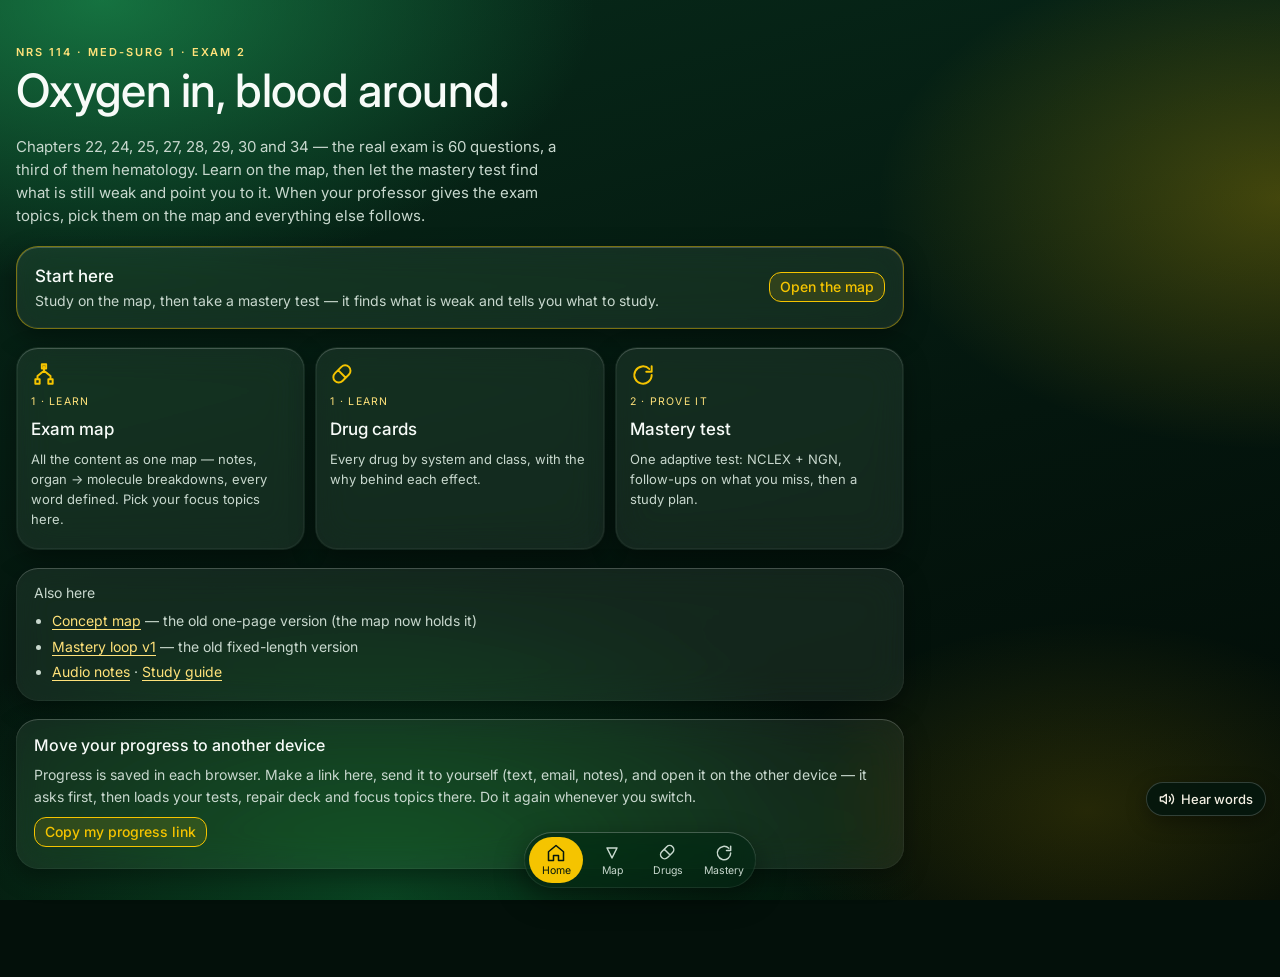
==== index.html @ bb823853 "Tap-to-hear pronunciation for drug names and medical words, on every page A 🔊 'Hear words' button hi" ====
<!DOCTYPE html>
<html lang="en">
<head>
<meta charset="utf-8">
<meta name="viewport" content="width=device-width, initial-scale=1, viewport-fit=cover">
<meta name="theme-color" content="#04160e">
<title>Exam 2 Study Hub</title>
<link rel="stylesheet" href="_ds/nocturne-35f0a9b3-313f-4c7b-8efd-c00cd545fa18/styles.css?v=202610022000">
<style>
  main { max-width: 920px; padding: clamp(20px, 4vw, 44px) 16px 24px; display: flex; flex-direction: column; gap: 18px; }
  .kicker { font-size: 11px; font-weight: 600; letter-spacing: .18em; text-transform: uppercase; color: var(--color-accent-300); }
  h1 { font-size: clamp(30px, 6vw, 46px); margin: 4px 0 0; }
  .lead { color: var(--color-neutral-300); max-width: 62ch; margin: 0; }
  .glass { border-radius: var(--radius-lg); background: var(--color-surface); -webkit-backdrop-filter: var(--glass-blur); backdrop-filter: var(--glass-blur); box-shadow: var(--shadow-md); }
  .next { padding: 16px 18px; display: flex; flex-wrap: wrap; gap: 12px 16px; align-items: center; border: 1px solid var(--color-accent-700); }
  .next b { display: block; font-weight: 500; font-size: 17px; }
  .next span { color: var(--color-neutral-300); font-size: 14px; }
  .next .go { margin-left: auto; }
  .tiles { display: grid; grid-template-columns: repeat(auto-fill, minmax(min(100%, 260px), 1fr)); gap: 10px; }
  @media (max-width: 560px) { .tiles { grid-template-columns: 1fr 1fr; } .tile p { display: none; } .tile.wide { grid-column: 1 / -1; } }
  .tile { display: flex; flex-direction: column; gap: 6px; padding: 14px; text-decoration: none; color: var(--color-text); border: 1px solid transparent; transition: border-color .15s, transform .15s; }
  .tile:hover { border-color: var(--color-accent-700); transform: translateY(-1px); }
  .tile svg { width: 26px; height: 26px; color: var(--color-accent); }
  .tile .step { font-size: 10.5px; letter-spacing: .12em; text-transform: uppercase; color: var(--color-accent-300); }
  .tile b { font-weight: 500; font-size: 17px; }
  .tile p { margin: 0; font-size: 13px; color: var(--color-neutral-300); }
  .tile em { font-style: normal; font-size: 12px; color: var(--color-accent-200); }
  .more { padding: 14px 18px; font-size: 14px; color: var(--color-neutral-300); }
  .more a { color: var(--color-accent-300); }
  .more ul { margin: 6px 0 0; padding-left: 18px; }
  .more li { margin-bottom: 4px; }
</style>
</head>
<body>
<main>
  <div>
    <div class="kicker">NRS 114 · Med-Surg 1 · Exam 2</div>
    <h1>Oxygen in, blood around.</h1>
  </div>
  <p class="lead">Chapters 22, 24, 25, 27, 28, 29, 30 and 34 — the real exam is 60 questions, a third of them hematology. Learn on the map, then let the mastery test find what is still weak and point you to it. When your professor gives the exam topics, pick them on the map and everything else follows.</p>

  <div class="glass next" id="next">
    <div><b id="next-title">Start here</b><span id="next-body">Study on the map, then take the diagnostic pre-test.</span></div>
    <a class="btn btn-primary go" id="next-go" href="Exam 2 Map.html">Open the map</a>
  </div>

  <div class="tiles">
    <a class="glass tile" href="Exam 2 Map.html"><svg viewBox="0 0 24 24" fill="none" stroke="currentColor" stroke-width="1.8" stroke-linecap="round" stroke-linejoin="round"><path d="M12 4v4M12 8 6 13M12 8l6 5M6 13v3M18 13v3M4 16h4v4H4zM16 16h4v4h-4zM10 2h4v4h-4z"/></svg><span class="step">1 · Learn</span><b>Exam map</b><p>All the content as one map — notes, organ → molecule breakdowns, every word defined. Pick your focus topics here.</p><em id="focus-status"></em></a>
    <a class="glass tile" href="Exam 2 Drug Cards.dc.html"><svg viewBox="0 0 24 24" fill="none" stroke="currentColor" stroke-width="1.8" stroke-linecap="round" stroke-linejoin="round"><path d="M10.5 4.5a4.95 4.95 0 0 1 7 7l-6 6a4.95 4.95 0 0 1-7-7Zm-3 3 7 7"/></svg><span class="step">1 · Learn</span><b>Drug cards</b><p>Every drug by system and class, with the why behind each effect.</p></a>
    <a class="glass tile wide" href="Exam 2 Mastery Loop.dc.html"><svg viewBox="0 0 24 24" fill="none" stroke="currentColor" stroke-width="1.8" stroke-linecap="round" stroke-linejoin="round"><path d="M20 12a8 8 0 1 1-2.3-5.6M20 4v5h-5"/></svg><span class="step">2 · Prove it</span><b>Mastery test</b><p>One adaptive test: NCLEX + NGN, follow-ups on what you miss, then a study plan.</p><em id="mastery-status"></em></a>
  </div>

  <div class="glass more">
    Also here
    <ul>
      <li><a href="Exam 2 Concept Map.dc.html">Concept map</a> — the old one-page version (the map now holds it)</li>
      <li><a href="Exam 2 Mastery Loop v1.dc.html">Mastery loop v1</a> — the old fixed-length version</li>
      <li><a href="notes/Exam 2 Audio Notes.txt">Audio notes</a> · <a href="notes/NRS 114 Exam 2 Study Guide.docx">Study guide</a></li>
    </ul>
  </div>

  <div class="glass more" id="sync">
    <b style="display:block;font-weight:500;font-size:16px;color:var(--color-text)">Move your progress to another device</b>
    <p style="margin:6px 0 10px">Progress is saved in each browser. Make a link here, send it to yourself (text, email, notes), and open it on the other device — it asks first, then loads your tests, repair deck and focus topics there. Do it again whenever you switch.</p>
    <button class="btn btn-primary" id="sync-btn" type="button">Copy my progress link</button>
    <p id="sync-msg" style="margin:8px 0 0;font-size:13px;color:var(--color-accent-200)" aria-live="polite"></p>
  </div>
</main>
<script>
// "Pick up where you left off": reads the progress the study pages save.
(function () {
  function read(k) { try { return JSON.parse(localStorage.getItem(k) || 'null'); } catch (e) { return null; } }
  var M = read('e2-mastery-v3');
  var title = 'Start here', body = 'Study on the map, then take a mastery test — it finds what is weak and tells you what to study.', label = 'Open the map', href = 'Exam 2 Map.html', status = '';
  var focus = read('e2-focus');
  if (focus && focus.ids && focus.ids.length) document.getElementById('focus-status').textContent = 'Focus: ' + focus.name + ' · ' + focus.ids.length + ' topics';
  if (M && M.test) { title = 'Finish your test'; body = 'You stopped at question ' + M.test.items.length + '.'; label = 'Resume'; href = 'Exam 2 Mastery Loop.dc.html'; status = 'Test in progress'; }
  else if (M && M.report) {
    var R = M.report, miss = (R.recs || []).filter(function (r) { return r.e < 1; }).length;
    title = 'Last test: ' + R.pct + '%'; body = miss ? miss + ' things to work on — your report says what to study first, then retest.' : 'Nothing missed — take another test to confirm it holds.';
    label = 'See your report'; href = 'Exam 2 Mastery Loop.dc.html'; status = 'Last: ' + R.pct + '%';
  }
  document.getElementById('next-title').textContent = title;
  document.getElementById('next-body').textContent = body;
  var go = document.getElementById('next-go'); go.textContent = label; go.href = href;
  if (status) document.getElementById('mastery-status').textContent = status;
})();
</script>
<script src="nav.js?v=202610070200"></script>
<script src="say.js?v=202610070200"></script>
<script>
(function () {
  // The link is built when the page loads, so a tap can share or copy it right away (phones only allow that inside the tap).
  var btn = document.getElementById('sync-btn'), msg = document.getElementById('sync-msg'), url = null;
  if (window.E2Sync) window.E2Sync.makeLink().then(function (u) { url = u; });
  function done(how) { msg.textContent = how + ' Open it on your other device. It’s a snapshot — make a new one after you study more.'; }
  function fallback() { window.prompt('Copy this link:', url); done('Link ready.'); }
  btn.addEventListener('click', function () {
    if (!url) { msg.textContent = 'Still preparing the link — tap again in a second.'; return; }
    if (navigator.share) { navigator.share({ title: 'My Exam 2 progress', url: url }).then(function () { done('Shared.'); }, function (e) { if (!e || e.name !== 'AbortError') fallback(); }); return; }
    if (navigator.clipboard && navigator.clipboard.writeText) navigator.clipboard.writeText(url).then(function () { done('Link copied.'); }, fallback);
    else fallback();
  });
})();
</script>
</body>
</html>
---- _ds/nocturne-35f0a9b3-313f-4c7b-8efd-c00cd545fa18/styles.css ----
/* Exam 2 study hub theme (built on the Nocturne component layer). Tokens at the top set the look. */
@import url('https://fonts.googleapis.com/css2?family=Inter:wght@400;500;600;700&display=swap');

/* Essex County College theme — green, gold/yellow and white on a dark
   green ground, with frosted-glass surfaces. Every page reads these tokens,
   so retuning the look happens here. Translucent ramp steps (700–900) are
   what make panels read as glass over the background glow. */
:root {
  color-scheme: dark;
  --color-bg: rgba(3, 20, 12, 0.55);
  --color-surface: rgba(255, 255, 255, 0.075);
  --color-text: #f7fbf8;
  --color-accent: #f5c400;
  --color-accent-2: #2fbf6a;
  --color-divider: rgba(255, 255, 255, 0.14);

  /* Gold */
  --color-accent-100: #fff9e0;
  --color-accent-200: #fff0b3;
  --color-accent-300: #ffe27a;
  --color-accent-400: #ffd43b;
  --color-accent-500: #f5c400;
  --color-accent-600: #d4a900;
  --color-accent-700: rgba(245, 196, 0, 0.45);
  --color-accent-800: rgba(245, 196, 0, 0.24);
  --color-accent-900: rgba(245, 196, 0, 0.12);

  /* Green */
  --color-accent-2-100: #e6f7ec;
  --color-accent-2-200: #c2ecd1;
  --color-accent-2-300: #8fdcab;
  --color-accent-2-400: #4fc47c;
  --color-accent-2-500: #1fa35a;
  --color-accent-2-600: #12823f;
  --color-accent-2-700: rgba(31, 163, 90, 0.45);
  --color-accent-2-800: rgba(31, 163, 90, 0.26);
  --color-accent-2-900: rgba(31, 163, 90, 0.13);

  /* White, faintly green; dark steps are translucent white for glass edges */
  --color-neutral-100: #f5faf7;
  --color-neutral-200: #e2ede6;
  --color-neutral-300: #c8d8ce;
  --color-neutral-400: #a6baae;
  --color-neutral-500: #83998c;
  --color-neutral-600: #647b6e;
  --color-neutral-700: rgba(255, 255, 255, 0.22);
  --color-neutral-800: rgba(255, 255, 255, 0.13);
  --color-neutral-900: rgba(255, 255, 255, 0.07);

  --color-section: #0b5a32;
  --color-section-glow: #12823f;
  --color-section-ghost: #1fa35a;

  --font-heading: "Inter", system-ui, -apple-system, sans-serif;
  --font-heading-weight: 500;
  --font-body: "Inter", system-ui, -apple-system, sans-serif;

  --space-1: 2.8px;
  --space-2: 5.6px;
  --space-3: 8.4px;
  --space-4: 11.2px;
  --space-6: 16.8px;
  --space-8: 22.4px;

  --radius-sm: 10px;
  --radius-md: 14px;
  --radius-lg: 22px;

  --glass-blur: blur(18px) saturate(160%);
  --glass-edge: inset 0 1px 0 rgba(255, 255, 255, 0.16), inset 0 0 0 1px rgba(255, 255, 255, 0.05);
  --shadow-sm: var(--glass-edge);
  --shadow-md: var(--glass-edge), 0 8px 24px rgba(0, 0, 0, 0.35);
  --shadow-lg: var(--glass-edge), 0 18px 48px rgba(0, 0, 0, 0.5);
}

body {
  background: var(--color-bg);
  color: var(--color-text);
  font-family: var(--font-body);
}
h1, h2, h3, h4 { font-family: var(--font-heading); font-weight: var(--font-heading-weight); }

.lighten{mix-blend-mode:lighten;background-color:transparent}

/* ══════════════════════════════════════════════════════════════════════════
   Components — built with the tokens above. Plain CSS
   on plain HTML: no JavaScript, no build step. Each class is documented in
   readme.md and demonstrated in foundations/ and components/.
   ══════════════════════════════════════════════════════════════════════ */

*, *::before, *::after { box-sizing: border-box; }
body { margin: 0; font-size: 15px; line-height: 1.55; font-weight: 400; }
h1, h2, h3, h4, h5, h6 {
  font-family: var(--font-heading); font-weight: var(--font-heading-weight);
  line-height: 1.12; letter-spacing: -0.015em; margin: 0 0 var(--space-2);
}
h1 { font-size: 42px; }
h2 { font-size: 32px; }
h3 { font-size: 25px; }
h4 { font-size: 20px; }
h5 { font-size: 16px; }
h6 { font-size: 13px; }
h6 { letter-spacing: 0.08em; text-transform: uppercase; }
p { margin: 0 0 var(--space-3); }
a { color: var(--color-accent); text-underline-offset: 3px; }
img { display: block; max-width: 100%; }
figure { margin: 0; }
figcaption {
  font-size: 11px; margin-top: var(--space-1);
  color: color-mix(in srgb, var(--color-text) 55%, transparent);
}
.text-muted { color: color-mix(in srgb, var(--color-text) 55%, transparent); }
:focus { outline: none; }
:focus-visible { outline: 2px solid var(--color-accent); outline-offset: 2px; }
::selection { background: color-mix(in srgb, var(--color-accent) 30%, transparent); }

/* — rules — */
/* Rules fade to transparent at both ends instead of stopping cleanly — a
   Nocturne signature. The ramp is 48px an end (one deck baseline unit),
   painted from the same divider token. Freestanding rules fade; box
   outlines, in-control separators, and short accent marks stay solid. */
.hr {
  height: 1px; border: 0; margin: var(--space-4) 0;
  background: linear-gradient(to right,
    transparent, var(--color-divider) 48px,
    var(--color-divider) calc(100% - 48px), transparent);
}

/* — buttons — */
.btn {
  display: inline-flex; align-items: center; justify-content: center; gap: 6px;
  cursor: pointer; text-decoration: none;
  font-family: var(--font-heading); font-weight: var(--font-heading-weight);
  font-size: 14px; line-height: 1.2; color: var(--color-text); /* matches the .input's 14px —
     the pair sits side by side in sign-up rows */
  background: transparent; border: 1px solid transparent;
  padding: var(--space-2) calc(var(--space-3) * 1.2);
  border-radius: var(--radius-md);
}
.btn svg { display: block; }
.btn:disabled { opacity: 0.45; cursor: not-allowed; }
.btn-primary { color: var(--color-accent); border-color: var(--color-accent); }
.btn-primary:hover { background: color-mix(in srgb, var(--color-accent) 12%, transparent); }
.btn-primary:active { background: color-mix(in srgb, var(--color-accent) 22%, transparent); }
.btn-secondary { border-color: var(--color-divider); }
.btn-secondary:hover { background: color-mix(in srgb, var(--color-text) 7%, transparent); }
.btn-secondary:active { background: color-mix(in srgb, var(--color-text) 14%, transparent); }
.btn-ghost { color: var(--color-accent); padding-inline: var(--space-1); }
.btn-ghost:hover { background: color-mix(in srgb, var(--color-accent) 10%, transparent); }
.btn-ghost:active { background: color-mix(in srgb, var(--color-accent) 18%, transparent); }
.btn-icon { width: 36px; height: 36px; padding: 0; }
.btn-block { width: 100%; margin-top: var(--space-2); }

/* — forms — */
.field > label {
  display: block; font-size: 12px; margin-bottom: 5px;
  color: color-mix(in srgb, var(--color-text) 70%, transparent);
}
.input {
  width: 100%; min-height: 36px; padding: 6px 10px; font: inherit;
  font-size: 14px; color: var(--color-text); caret-color: var(--color-accent);
  background: var(--color-surface);
  border: 1px solid var(--color-divider); border-radius: var(--radius-md);
}
.input:hover { border-color: color-mix(in srgb, var(--color-text) 45%, transparent); }
.input:focus-visible { border-color: var(--color-accent); outline-offset: 0; }
textarea.input { min-height: 90px; resize: vertical; }
.radio { display: inline-flex; align-items: center; gap: 8px; cursor: pointer; font-size: 14px; }
.radio input, .seg-opt input {
  position: absolute; opacity: 0; width: 0; height: 0; pointer-events: none;
}
.radio .dot {
  width: 16px; height: 16px; flex: none; border-radius: 50%;
  border: 1.5px solid var(--color-divider);
}
.radio:hover .dot { border-color: var(--color-accent); }
.radio input:checked + .dot {
  border-color: var(--color-accent); background: var(--color-accent);
  box-shadow: inset 0 0 0 4px var(--color-bg);
}
.radio input:focus-visible + .dot { outline: 2px solid var(--color-accent); outline-offset: 2px; }
.seg {
  display: inline-flex; overflow: hidden;
  border: 1px solid var(--color-divider); border-radius: var(--radius-md);
}
.seg-opt {
  display: inline-flex; align-items: center; gap: 6px;
  padding: 7px 12px; font-size: 13px; cursor: pointer;
}
.seg-opt + .seg-opt { border-left: 1px solid var(--color-divider); }
.seg-opt:has(input:checked) { color: var(--color-accent); box-shadow: inset 0 0 0 1px var(--color-accent); }
.seg-opt:not(:has(input:checked)):hover { background: color-mix(in srgb, var(--color-text) 7%, transparent); }
.seg-opt:has(input:focus-visible) { outline: 2px solid var(--color-accent); outline-offset: -2px; }

/* — cards — */
.card {
  display: flex; flex-direction: column; gap: var(--space-2);
  padding: var(--space-3); border-radius: var(--radius-md); background: var(--color-surface);
}
.card-kicker { font-size: 10px; letter-spacing: 0.1em; text-transform: uppercase; color: var(--color-accent); }
.card-title {
  font-family: var(--font-heading); font-weight: var(--font-heading-weight);
  font-size: 17px; line-height: 1.2;
}
.card-body { margin: 0; font-size: 13px; opacity: 0.8; flex: 1; }
.card-meta {
  display: flex; align-items: center; gap: 6px; font-size: 11px;
  color: color-mix(in srgb, var(--color-text) 50%, transparent);
}
.elev-sm { box-shadow: var(--shadow-sm); }
.elev-md { box-shadow: var(--shadow-md); }
.elev-lg { box-shadow: var(--shadow-lg); }

/* — tags — */
.tag {
  display: inline-flex; align-items: center; font-size: 11px;
  letter-spacing: 0.02em; padding: 3px 10px;
  border-radius: calc(var(--radius-md) * 0.75);
}
.tag-accent { background: var(--color-accent-800); color: var(--color-accent-100); }
.tag-accent-2 { background: var(--color-accent-2-800); color: var(--color-accent-2-100); }
.tag-neutral { background: var(--color-neutral-800); color: var(--color-neutral-100); }
.tag-outline { border: 1px solid var(--color-accent); color: var(--color-accent); }

/* — navigation — */
.nav {
  display: flex; align-items: center; gap: var(--space-4);
  padding: var(--space-3) var(--space-4);
  border-bottom: none;
}
.nav-brand {
  font-family: var(--font-heading); font-weight: var(--font-heading-weight);
  font-size: 18px; margin-right: auto;
}
.nav a { color: inherit; text-decoration: none; font-size: 14px; }
.nav a:hover, .nav a[aria-current='page'] { color: var(--color-accent); }

/* — tables — */
.table { width: 100%; border-collapse: collapse; font-size: 14px; }
.table th {
  text-align: left; font-size: 11px; letter-spacing: 0.08em; text-transform: uppercase;
  color: color-mix(in srgb, var(--color-text) 60%, transparent);
  padding: var(--space-2); border-bottom: 1px solid transparent; /* keeps layout; the row paints the fading rule */
}
.table td {
  padding: var(--space-2);
  border-bottom: 1px solid transparent;
}
/* Row rules as row-level strips so the end-fade spans the row, not each cell. */
.table thead tr {
  background: linear-gradient(to right,
    transparent, var(--color-divider) 48px,
    var(--color-divider) calc(100% - 48px), transparent) no-repeat bottom / 100% 1px;
}
.table tbody tr {
  background: linear-gradient(to right,
    transparent, color-mix(in srgb, var(--color-text) 8%, transparent) 48px,
    color-mix(in srgb, var(--color-text) 8%, transparent) calc(100% - 48px), transparent) no-repeat bottom / 100% 1px;
}
.table tbody tr:hover {
  /* the hover tint layers over the row rule, which keeps painting */
  background:
    linear-gradient(color-mix(in srgb, var(--color-text) 4%, transparent),
                    color-mix(in srgb, var(--color-text) 4%, transparent)) no-repeat 0 0 / 100% 100%,
    linear-gradient(to right,
      transparent, color-mix(in srgb, var(--color-text) 8%, transparent) 48px,
      color-mix(in srgb, var(--color-text) 8%, transparent) calc(100% - 48px), transparent) no-repeat bottom / 100% 1px;
}

/* — dialog — */
.dialog-backdrop {
  position: fixed; inset: 0; display: grid; place-items: center;
  padding: var(--space-4);
  background: color-mix(in srgb, var(--color-neutral-900) 50%, transparent);
}
.dialog {
  width: min(440px, 100%); display: flex; flex-direction: column; gap: var(--space-3);
  padding: var(--space-4); border-radius: var(--radius-lg);
  background: var(--color-surface); box-shadow: var(--shadow-lg);
}
.dialog-title {
  font-family: var(--font-heading); font-weight: var(--font-heading-weight);
  font-size: 20px;
}
.dialog-body { font-size: 14px; opacity: 0.85; }
.dialog-actions { display: flex; justify-content: flex-end; gap: var(--space-2); margin-top: var(--space-2); }


/* ══ Glass layer ═════════════════════════════════════════════════════════
   A fixed green/gold glow sits behind everything; panels that use the
   surface token blur and tint it, like iOS. Applied by attribute selector
   because the pages set their backgrounds inline. */
html { background: #03100a; }
body { background: transparent; }
body::before {
  content: ""; position: fixed; inset: 0; z-index: -1; pointer-events: none;
  background:
    radial-gradient(55% 45% at 8% 0%, rgba(31, 163, 90, 0.6), transparent 70%),
    radial-gradient(45% 40% at 100% 22%, rgba(245, 196, 0, 0.26), transparent 70%),
    radial-gradient(60% 50% at 30% 100%, rgba(18, 130, 63, 0.45), transparent 70%),
    radial-gradient(35% 30% at 85% 90%, rgba(245, 196, 0, 0.14), transparent 70%),
    linear-gradient(165deg, #072a1a 0%, #04160e 55%, #020b06 100%);
}
.card, .dialog,
[style*="background:var(--color-surface)"],
[style*="background: var(--color-surface)"] {
  -webkit-backdrop-filter: var(--glass-blur);
  backdrop-filter: var(--glass-blur);
  box-shadow: var(--glass-edge);
}
/* Full-page wrappers stay clear so the glow shows; inner panels on the
   ground token become glass too. */
[style*="min-height:100vh"] { background: transparent !important; }
[style*="background:var(--color-bg)"]:not([style*="min-height:100vh"]):not([style*="position:sticky"]) {
  -webkit-backdrop-filter: var(--glass-blur);
  backdrop-filter: var(--glass-blur);
}
[style*="position:sticky"], .nav {
  -webkit-backdrop-filter: blur(22px) saturate(180%);
  backdrop-filter: blur(22px) saturate(180%);
}
/* Dark text on gold badges must stay solid, not the translucent ground. */
[style*=";color:var(--color-bg)"], [style^="color:var(--color-bg)"] { color: #04160e !important; }
.btn { border-radius: 12px; }
.btn-primary { background: rgba(245, 196, 0, 0.12); }
.btn-primary:hover { background: rgba(245, 196, 0, 0.22); }
.tag { border-radius: 999px; }
::selection { background: rgba(245, 196, 0, 0.35); }
@media (prefers-reduced-transparency: reduce) {
  :root { --color-surface: #10291c; --color-bg: #061a10; }
  .card, .dialog, [style*="background:var(--color-surface)"], [style*="position:sticky"] { backdrop-filter: none; -webkit-backdrop-filter: none; }
}

/* ══ Tab bar (nav.js) — a floating glass pill, like iOS ══════════════════ */
body { padding-bottom: 84px; }
.hub-tabs {
  position: fixed; left: 50%; bottom: max(12px, env(safe-area-inset-bottom)); transform: translateX(-50%);
  z-index: 9999; display: flex; gap: 2px; padding: 5px; width: max-content; max-width: calc(100vw - 16px);
  border-radius: 999px; background: rgba(8, 36, 22, 0.62);
  -webkit-backdrop-filter: blur(24px) saturate(180%); backdrop-filter: blur(24px) saturate(180%);
  box-shadow: inset 0 1px 0 rgba(255, 255, 255, 0.18), inset 0 0 0 1px rgba(255, 255, 255, 0.08), 0 10px 30px rgba(0, 0, 0, 0.45);
  font-family: var(--font-body); scrollbar-width: none;
}
.hub-tabs::-webkit-scrollbar { display: none; }
.hub-tabs a {
  flex: 1 1 0; display: flex; flex-direction: column; align-items: center; gap: 2px;
  min-width: 0; padding: 6px 12px; border-radius: 999px;
  color: var(--color-neutral-300); text-decoration: none; font-size: 10.5px; line-height: 1.1; white-space: nowrap;
}
.hub-tabs a svg { width: 20px; height: 20px; flex: none; }
@media (max-width: 480px) { .hub-tabs a { padding: 6px 4px; font-size: 10px; } }
.hub-tabs a:hover { color: var(--color-text); background: rgba(255, 255, 255, 0.08); }
.hub-tabs a[aria-current="page"] { color: #04160e; background: var(--color-accent); }
@media print { .hub-tabs { display: none; } body { padding-bottom: 0; } }

/* ══ Page changes — a quick cross-fade between pages; the tab bar stays put ══ */
@view-transition { navigation: auto; }
::view-transition-old(root), ::view-transition-new(root) { animation-duration: .22s; animation-timing-function: ease; }
.hub-tabs { view-transition-name: hub-tabs; }
.hub-tabs a { transition: background-color .2s ease, color .2s ease; }
@media (prefers-reduced-motion: reduce) {
  @view-transition { navigation: none; }
}
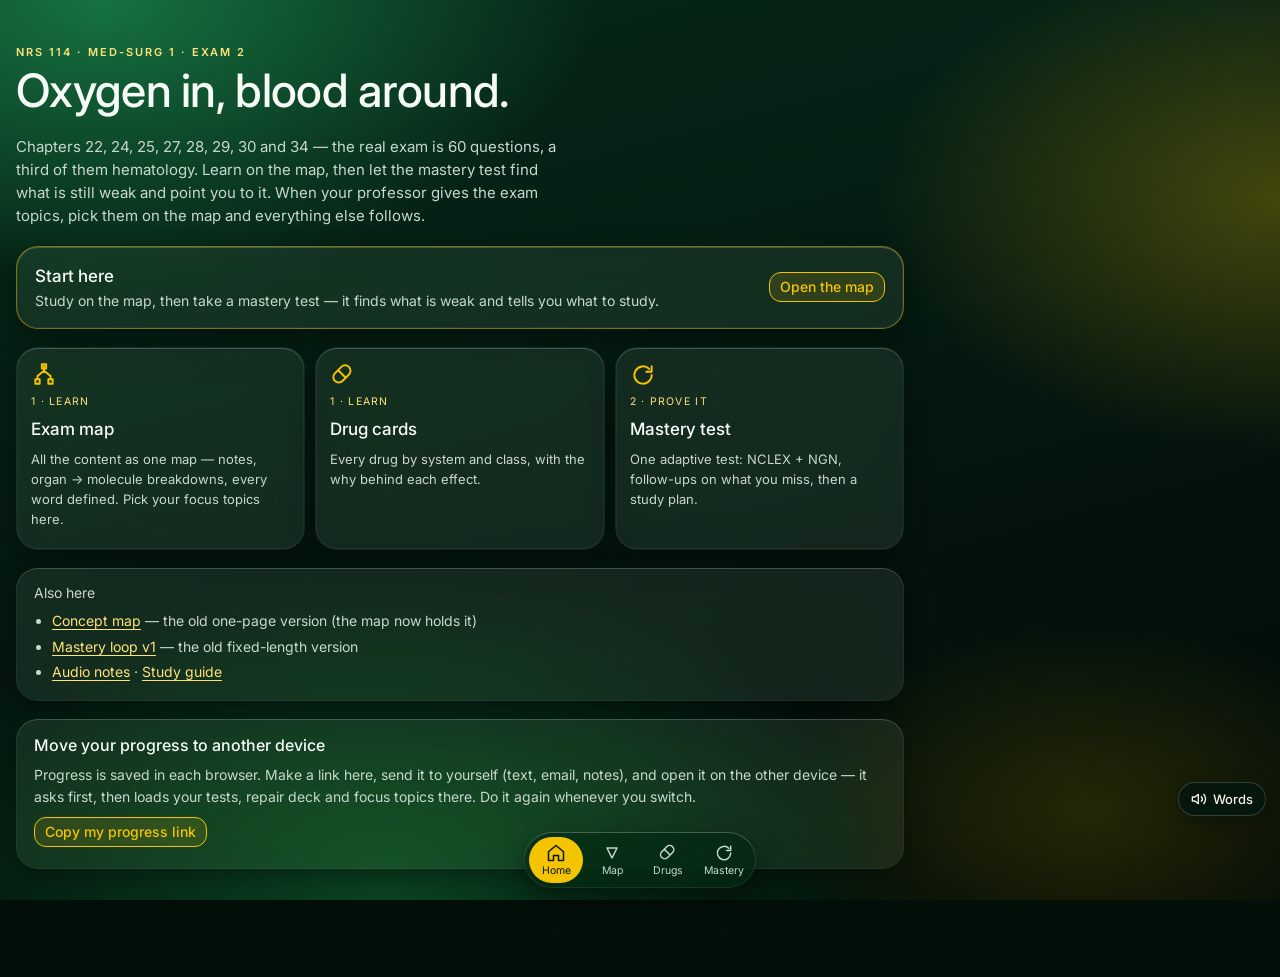
==== commit 153bb528: "Words: tap any term or abbreviation to hear it and see what it means The 🔊 button now explains as we" ====
--- a/index.html
+++ b/index.html
@@ -86,8 +86,8 @@
   if (status) document.getElementById('mastery-status').textContent = status;
 })();
 </script>
-<script src="nav.js?v=202610070200"></script>
-<script src="say.js?v=202610070200"></script>
+<script src="nav.js?v=202610080100"></script>
+<script src="say.js?v=202610080100"></script>
 <script>
 (function () {
   // The link is built when the page loads, so a tap can share or copy it right away (phones only allow that inside the tap).
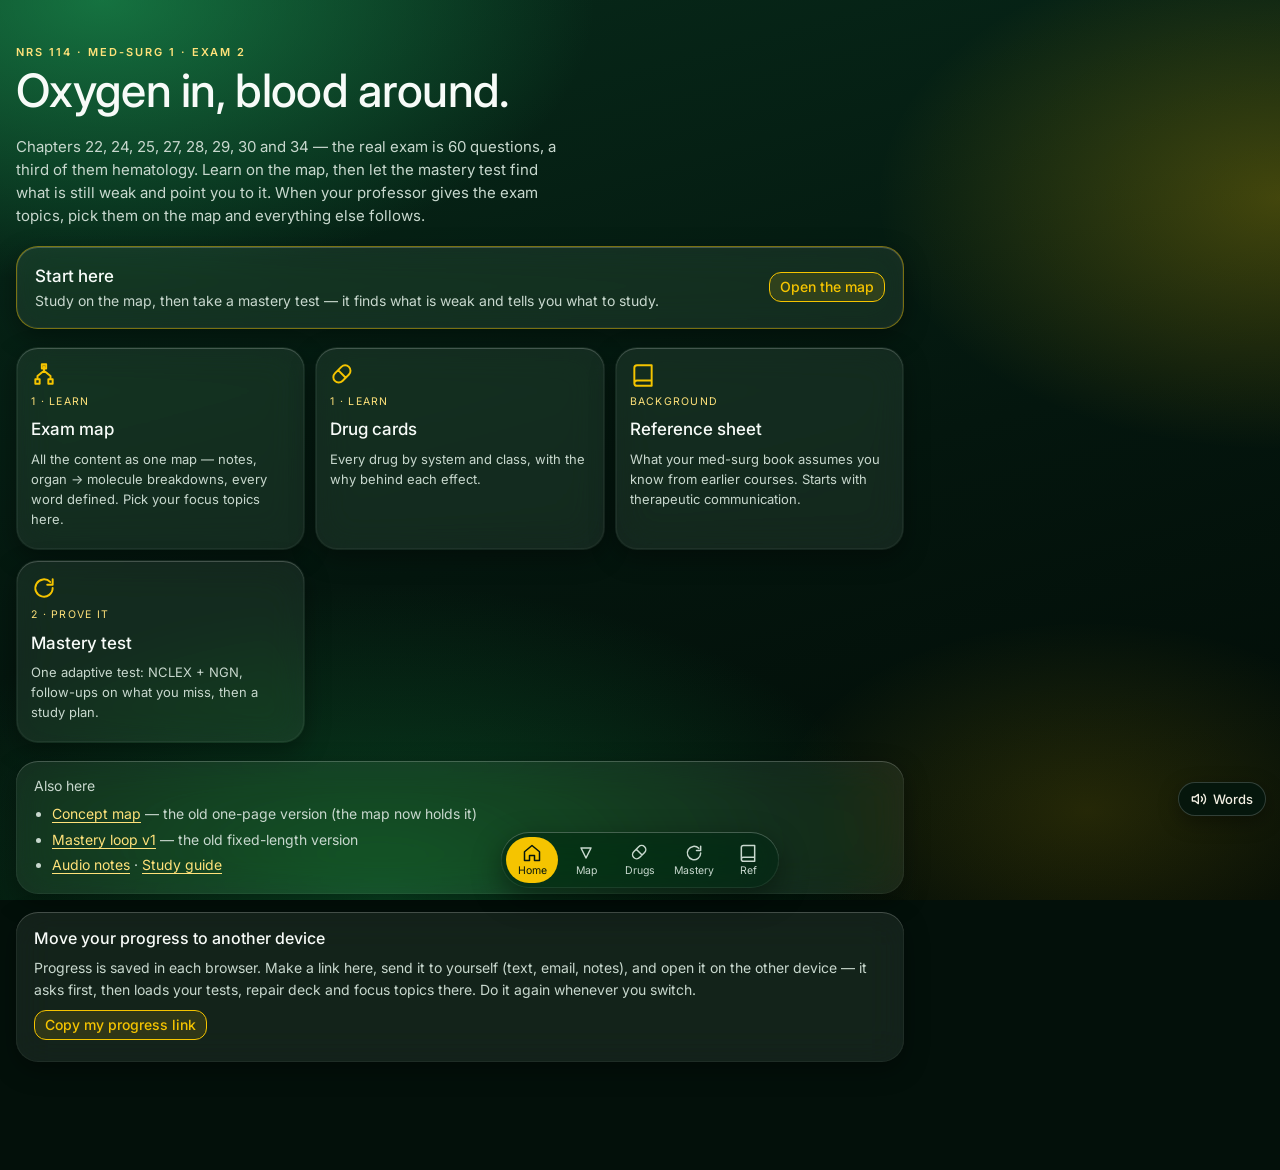
==== commit baa1cdc1: "Reference sheet: therapeutic communication New Reference Sheet page (Home tile and a Ref tab) for ba" ====
--- a/index.html
+++ b/index.html
@@ -47,6 +47,7 @@
   <div class="tiles">
     <a class="glass tile" href="Exam 2 Map.html"><svg viewBox="0 0 24 24" fill="none" stroke="currentColor" stroke-width="1.8" stroke-linecap="round" stroke-linejoin="round"><path d="M12 4v4M12 8 6 13M12 8l6 5M6 13v3M18 13v3M4 16h4v4H4zM16 16h4v4h-4zM10 2h4v4h-4z"/></svg><span class="step">1 · Learn</span><b>Exam map</b><p>All the content as one map — notes, organ → molecule breakdowns, every word defined. Pick your focus topics here.</p><em id="focus-status"></em></a>
     <a class="glass tile" href="Exam 2 Drug Cards.dc.html"><svg viewBox="0 0 24 24" fill="none" stroke="currentColor" stroke-width="1.8" stroke-linecap="round" stroke-linejoin="round"><path d="M10.5 4.5a4.95 4.95 0 0 1 7 7l-6 6a4.95 4.95 0 0 1-7-7Zm-3 3 7 7"/></svg><span class="step">1 · Learn</span><b>Drug cards</b><p>Every drug by system and class, with the why behind each effect.</p></a>
+    <a class="glass tile" href="Reference Sheet.html"><svg viewBox="0 0 24 24" fill="none" stroke="currentColor" stroke-width="1.8" stroke-linecap="round" stroke-linejoin="round"><path d="M4 19.5A2.5 2.5 0 0 1 6.5 17H20V3H6.5A2.5 2.5 0 0 0 4 5.5v14ZM4 19.5A2.5 2.5 0 0 0 6.5 22H20v-5"/></svg><span class="step">Background</span><b>Reference sheet</b><p>What your med-surg book assumes you know from earlier courses. Starts with therapeutic communication.</p></a>
     <a class="glass tile wide" href="Exam 2 Mastery Loop.dc.html"><svg viewBox="0 0 24 24" fill="none" stroke="currentColor" stroke-width="1.8" stroke-linecap="round" stroke-linejoin="round"><path d="M20 12a8 8 0 1 1-2.3-5.6M20 4v5h-5"/></svg><span class="step">2 · Prove it</span><b>Mastery test</b><p>One adaptive test: NCLEX + NGN, follow-ups on what you miss, then a study plan.</p><em id="mastery-status"></em></a>
   </div>
 
@@ -86,8 +87,8 @@
   if (status) document.getElementById('mastery-status').textContent = status;
 })();
 </script>
-<script src="nav.js?v=202610080100"></script>
-<script src="say.js?v=202610080100"></script>
+<script src="nav.js?v=202610091900"></script>
+<script src="say.js?v=202610091900"></script>
 <script>
 (function () {
   // The link is built when the page loads, so a tap can share or copy it right away (phones only allow that inside the tap).
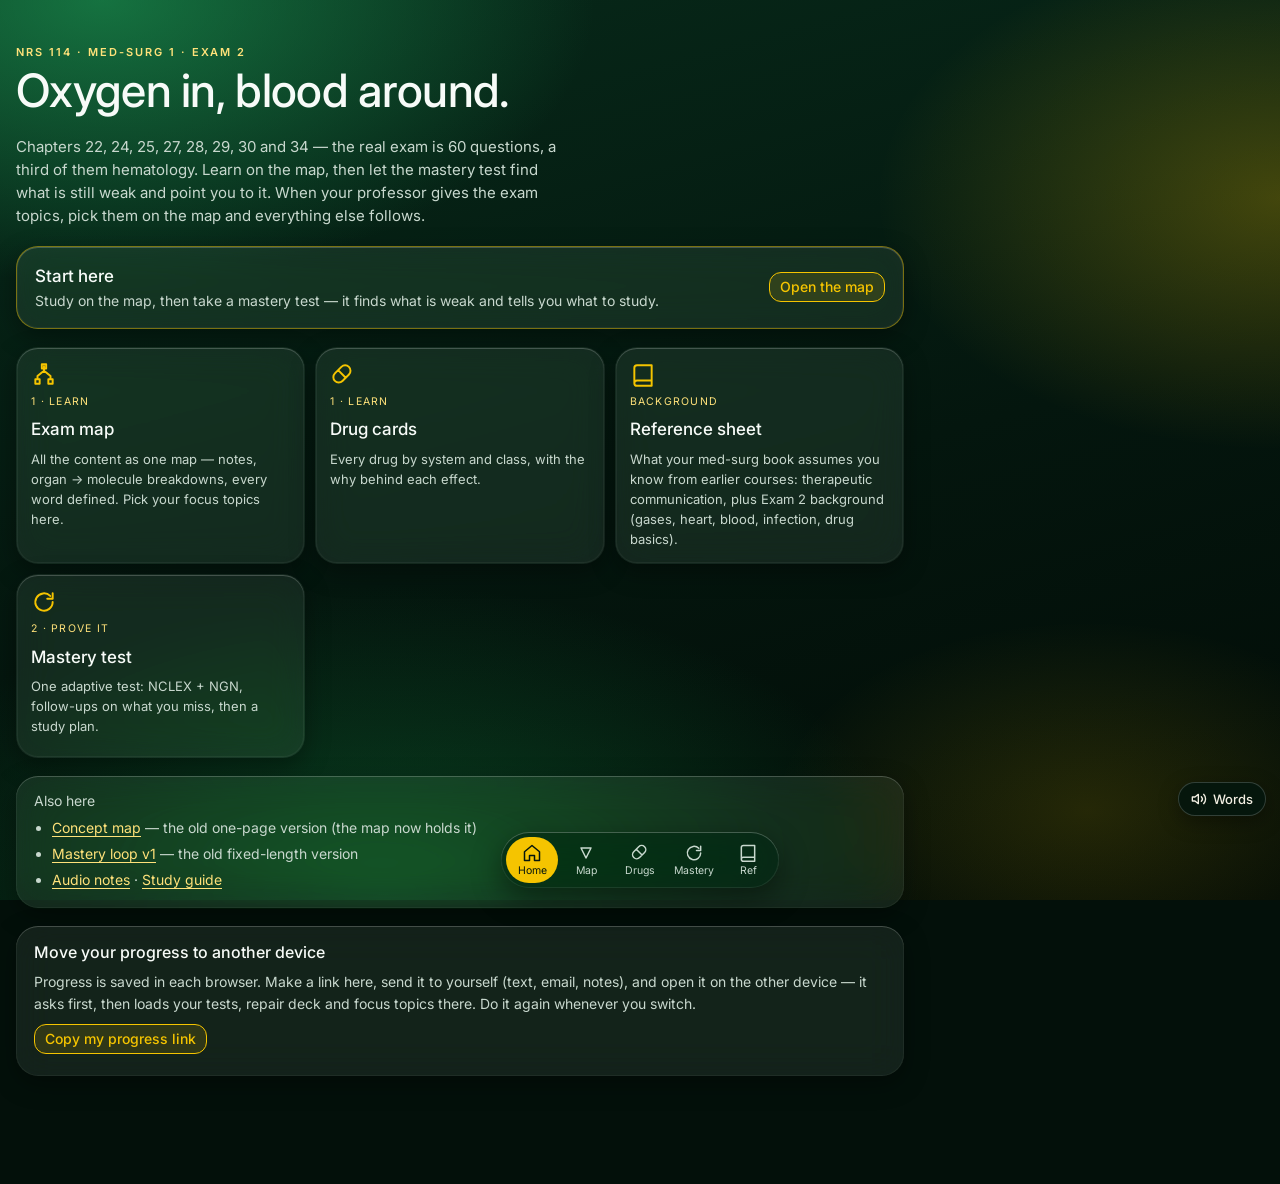
==== commit 78baeef0: "Reference sheet: Exam 2 background from the other textbooks Adds what the Exam 2 chapters (22-25, 27" ====
--- a/index.html
+++ b/index.html
@@ -47,7 +47,7 @@
   <div class="tiles">
     <a class="glass tile" href="Exam 2 Map.html"><svg viewBox="0 0 24 24" fill="none" stroke="currentColor" stroke-width="1.8" stroke-linecap="round" stroke-linejoin="round"><path d="M12 4v4M12 8 6 13M12 8l6 5M6 13v3M18 13v3M4 16h4v4H4zM16 16h4v4h-4zM10 2h4v4h-4z"/></svg><span class="step">1 · Learn</span><b>Exam map</b><p>All the content as one map — notes, organ → molecule breakdowns, every word defined. Pick your focus topics here.</p><em id="focus-status"></em></a>
     <a class="glass tile" href="Exam 2 Drug Cards.dc.html"><svg viewBox="0 0 24 24" fill="none" stroke="currentColor" stroke-width="1.8" stroke-linecap="round" stroke-linejoin="round"><path d="M10.5 4.5a4.95 4.95 0 0 1 7 7l-6 6a4.95 4.95 0 0 1-7-7Zm-3 3 7 7"/></svg><span class="step">1 · Learn</span><b>Drug cards</b><p>Every drug by system and class, with the why behind each effect.</p></a>
-    <a class="glass tile" href="Reference Sheet.html"><svg viewBox="0 0 24 24" fill="none" stroke="currentColor" stroke-width="1.8" stroke-linecap="round" stroke-linejoin="round"><path d="M4 19.5A2.5 2.5 0 0 1 6.5 17H20V3H6.5A2.5 2.5 0 0 0 4 5.5v14ZM4 19.5A2.5 2.5 0 0 0 6.5 22H20v-5"/></svg><span class="step">Background</span><b>Reference sheet</b><p>What your med-surg book assumes you know from earlier courses. Starts with therapeutic communication.</p></a>
+    <a class="glass tile" href="Reference Sheet.html"><svg viewBox="0 0 24 24" fill="none" stroke="currentColor" stroke-width="1.8" stroke-linecap="round" stroke-linejoin="round"><path d="M4 19.5A2.5 2.5 0 0 1 6.5 17H20V3H6.5A2.5 2.5 0 0 0 4 5.5v14ZM4 19.5A2.5 2.5 0 0 0 6.5 22H20v-5"/></svg><span class="step">Background</span><b>Reference sheet</b><p>What your med-surg book assumes you know from earlier courses: therapeutic communication, plus Exam 2 background (gases, heart, blood, infection, drug basics).</p></a>
     <a class="glass tile wide" href="Exam 2 Mastery Loop.dc.html"><svg viewBox="0 0 24 24" fill="none" stroke="currentColor" stroke-width="1.8" stroke-linecap="round" stroke-linejoin="round"><path d="M20 12a8 8 0 1 1-2.3-5.6M20 4v5h-5"/></svg><span class="step">2 · Prove it</span><b>Mastery test</b><p>One adaptive test: NCLEX + NGN, follow-ups on what you miss, then a study plan.</p><em id="mastery-status"></em></a>
   </div>
 
@@ -87,8 +87,8 @@
   if (status) document.getElementById('mastery-status').textContent = status;
 })();
 </script>
-<script src="nav.js?v=202610091900"></script>
-<script src="say.js?v=202610091900"></script>
+<script src="nav.js?v=202610092100"></script>
+<script src="say.js?v=202610092100"></script>
 <script>
 (function () {
   // The link is built when the page loads, so a tap can share or copy it right away (phones only allow that inside the tap).
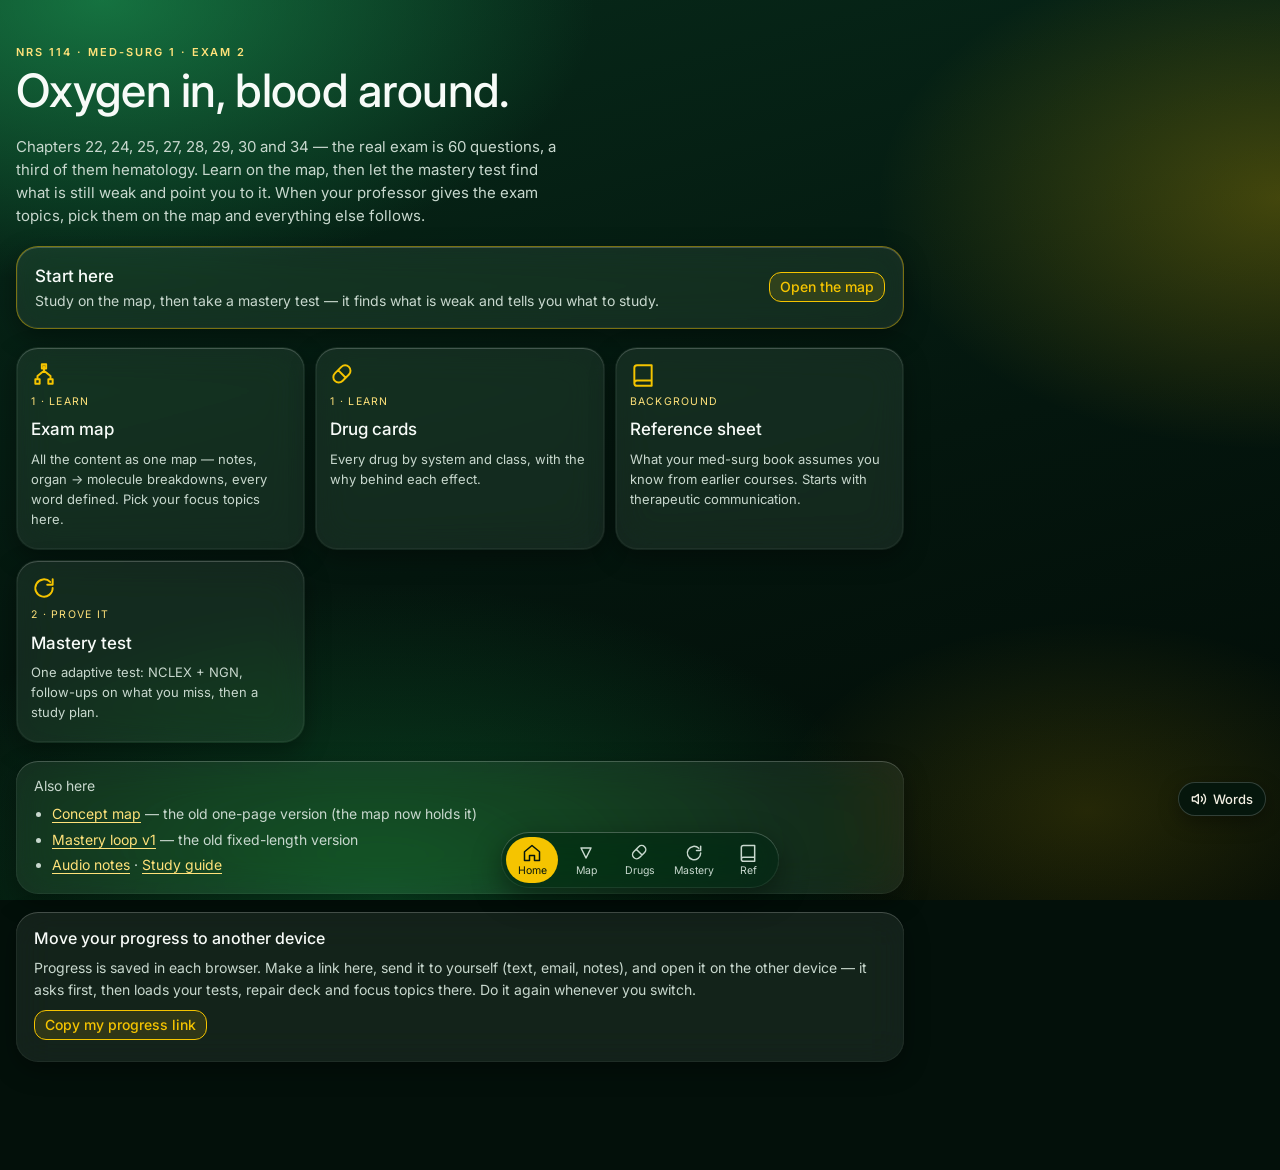
==== commit 42359d05: "Map: "Why it works" tab instead of a separate Exam 2 study section The other textbooks now explain t" ====
--- a/index.html
+++ b/index.html
@@ -47,7 +47,7 @@
   <div class="tiles">
     <a class="glass tile" href="Exam 2 Map.html"><svg viewBox="0 0 24 24" fill="none" stroke="currentColor" stroke-width="1.8" stroke-linecap="round" stroke-linejoin="round"><path d="M12 4v4M12 8 6 13M12 8l6 5M6 13v3M18 13v3M4 16h4v4H4zM16 16h4v4h-4zM10 2h4v4h-4z"/></svg><span class="step">1 · Learn</span><b>Exam map</b><p>All the content as one map — notes, organ → molecule breakdowns, every word defined. Pick your focus topics here.</p><em id="focus-status"></em></a>
     <a class="glass tile" href="Exam 2 Drug Cards.dc.html"><svg viewBox="0 0 24 24" fill="none" stroke="currentColor" stroke-width="1.8" stroke-linecap="round" stroke-linejoin="round"><path d="M10.5 4.5a4.95 4.95 0 0 1 7 7l-6 6a4.95 4.95 0 0 1-7-7Zm-3 3 7 7"/></svg><span class="step">1 · Learn</span><b>Drug cards</b><p>Every drug by system and class, with the why behind each effect.</p></a>
-    <a class="glass tile" href="Reference Sheet.html"><svg viewBox="0 0 24 24" fill="none" stroke="currentColor" stroke-width="1.8" stroke-linecap="round" stroke-linejoin="round"><path d="M4 19.5A2.5 2.5 0 0 1 6.5 17H20V3H6.5A2.5 2.5 0 0 0 4 5.5v14ZM4 19.5A2.5 2.5 0 0 0 6.5 22H20v-5"/></svg><span class="step">Background</span><b>Reference sheet</b><p>What your med-surg book assumes you know from earlier courses: therapeutic communication, plus Exam 2 background (gases, heart, blood, infection, drug basics).</p></a>
+    <a class="glass tile" href="Reference Sheet.html"><svg viewBox="0 0 24 24" fill="none" stroke="currentColor" stroke-width="1.8" stroke-linecap="round" stroke-linejoin="round"><path d="M4 19.5A2.5 2.5 0 0 1 6.5 17H20V3H6.5A2.5 2.5 0 0 0 4 5.5v14ZM4 19.5A2.5 2.5 0 0 0 6.5 22H20v-5"/></svg><span class="step">Background</span><b>Reference sheet</b><p>What your med-surg book assumes you know from earlier courses. Starts with therapeutic communication.</p></a>
     <a class="glass tile wide" href="Exam 2 Mastery Loop.dc.html"><svg viewBox="0 0 24 24" fill="none" stroke="currentColor" stroke-width="1.8" stroke-linecap="round" stroke-linejoin="round"><path d="M20 12a8 8 0 1 1-2.3-5.6M20 4v5h-5"/></svg><span class="step">2 · Prove it</span><b>Mastery test</b><p>One adaptive test: NCLEX + NGN, follow-ups on what you miss, then a study plan.</p><em id="mastery-status"></em></a>
   </div>
 
@@ -87,8 +87,8 @@
   if (status) document.getElementById('mastery-status').textContent = status;
 })();
 </script>
-<script src="nav.js?v=202610092100"></script>
-<script src="say.js?v=202610092100"></script>
+<script src="nav.js?v=202610092300"></script>
+<script src="say.js?v=202610092300"></script>
 <script>
 (function () {
   // The link is built when the page loads, so a tap can share or copy it right away (phones only allow that inside the tap).
